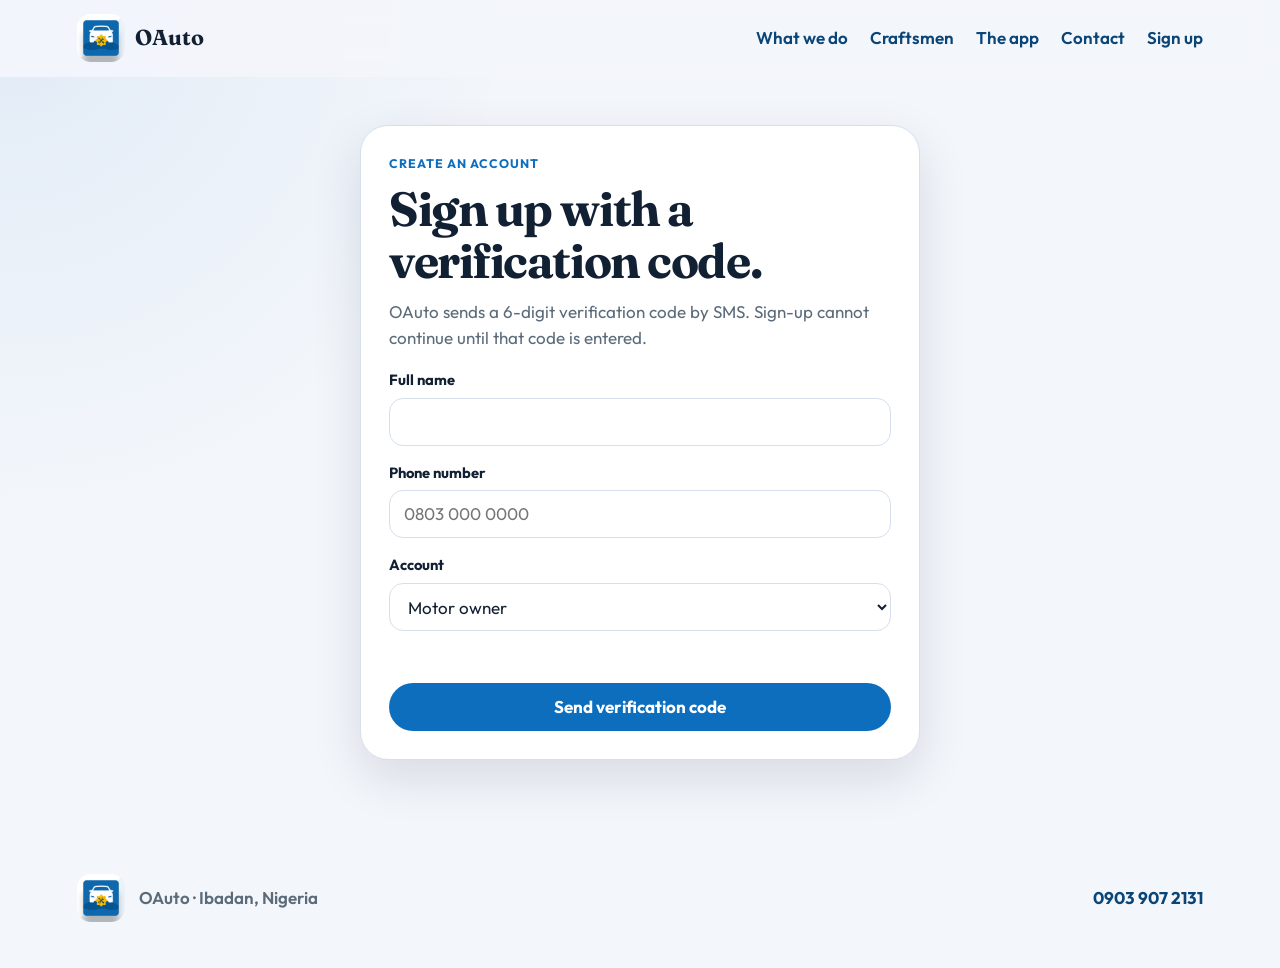
==== signup/index.html @ 597caa79 "Add a sign-up page that requires a verification code. Termii needs a public sign-up step before the " ====
<!DOCTYPE html>
<html lang="en">
  <head>
    <meta charset="utf-8" />
    <meta name="viewport" content="width=device-width, initial-scale=1" />
    <title>Sign up — OAuto</title>
    <meta
      name="description"
      content="Create an OAuto account. A verification code sent by SMS is required before sign-up can continue."
    />
    <link rel="icon" href="/assets/logo-mark.jpg" />
    <link rel="preconnect" href="https://fonts.googleapis.com" />
    <link rel="preconnect" href="https://fonts.gstatic.com" crossorigin />
    <link
      href="https://fonts.googleapis.com/css2?family=Fraunces:opsz,wght@9..144,560;9..144,680&family=Outfit:wght@400;500;600;700&display=swap"
      rel="stylesheet"
    />
    <link rel="stylesheet" href="/styles.css" />
  </head>
  <body>
    <header class="site-header">
      <a class="brand" href="/">
        <img src="/assets/logo-mark.jpg" alt="OAuto logo" width="48" height="48" />
        <span>OAuto</span>
      </a>
      <button class="menu-toggle" type="button" aria-expanded="false" aria-controls="site-nav">
        Menu
      </button>
      <nav id="site-nav" class="site-nav">
        <a href="/#what">What we do</a>
        <a href="/#craftsmen">Craftsmen</a>
        <a href="/#app">The app</a>
        <a href="/#contact">Contact</a>
        <a href="/signup" aria-current="page">Sign up</a>
      </nav>
    </header>

    <main class="signup">
      <section class="signup-card" id="details-step">
        <p class="eyebrow">Create an account</p>
        <h1>Sign up with a verification code.</h1>
        <p class="signup-note">
          OAuto sends a 6-digit verification code by SMS. Sign-up cannot continue
          until that code is entered.
        </p>
        <form id="details-form">
          <label class="field">
            <span>Full name</span>
            <input id="full-name" name="name" autocomplete="name" required />
          </label>
          <label class="field">
            <span>Phone number</span>
            <input
              id="phone"
              name="phone"
              type="tel"
              inputmode="tel"
              autocomplete="tel"
              placeholder="0803 000 0000"
              required
            />
          </label>
          <label class="field">
            <span>Account</span>
            <select id="account" name="account" required>
              <option value="Motor owner">Motor owner</option>
              <option value="Craftsman">Craftsman</option>
              <option value="Part seller">Part seller</option>
            </select>
          </label>
          <p class="form-error" id="details-error" role="alert"></p>
          <div class="signup-actions">
            <button class="button" type="submit">Send verification code</button>
          </div>
        </form>
      </section>

      <section class="signup-card" id="code-step" hidden>
        <p class="eyebrow">Verify your phone</p>
        <h1>Enter the verification code.</h1>
        <p class="signup-note" id="code-note"></p>
        <form id="code-form">
          <label class="field">
            <span>Verification code</span>
            <input
              id="code"
              name="code"
              class="code-input"
              inputmode="numeric"
              autocomplete="one-time-code"
              maxlength="6"
              pattern="[0-9]{6}"
              placeholder="------"
              required
            />
          </label>
          <p class="form-error" id="code-error" role="alert"></p>
          <div class="signup-actions">
            <button class="button" id="verify-button" type="submit" disabled>
              Verify and continue
            </button>
            <button class="button button-ghost" id="change-number" type="button">
              Use a different number
            </button>
          </div>
        </form>
      </section>

      <section class="signup-card signup-success" id="done-step" hidden>
        <p class="eyebrow">Phone verified</p>
        <h2>Your account is open.</h2>
        <p class="signup-note" id="done-note"></p>
        <div class="signup-actions">
          <a class="button" href="/">Back to OAuto</a>
        </div>
      </section>
    </main>

    <footer class="site-footer">
      <img src="/assets/logo-mark.jpg" alt="" width="40" height="40" />
      <p>OAuto · Ibadan, Nigeria</p>
      <a href="tel:+2349039072131">0903 907 2131</a>
    </footer>

    <script>
      const toggle = document.querySelector(".menu-toggle");
      const nav = document.querySelector(".site-nav");
      toggle.addEventListener("click", () => {
        const open = nav.classList.toggle("is-open");
        toggle.setAttribute("aria-expanded", open ? "true" : "false");
      });

      const detailsStep = document.querySelector("#details-step");
      const codeStep = document.querySelector("#code-step");
      const doneStep = document.querySelector("#done-step");
      const detailsForm = document.querySelector("#details-form");
      const codeForm = document.querySelector("#code-form");
      const detailsError = document.querySelector("#details-error");
      const codeError = document.querySelector("#code-error");
      const codeInput = document.querySelector("#code");
      const verifyButton = document.querySelector("#verify-button");
      const codeNote = document.querySelector("#code-note");
      const doneNote = document.querySelector("#done-note");

      function phoneDigits(value) {
        return value.replace(/\D/g, "");
      }

      function validNigerianPhone(value) {
        const digits = phoneDigits(value);
        if (digits.length === 11 && digits.startsWith("0")) return true;
        if (digits.length === 13 && digits.startsWith("234")) return true;
        return false;
      }

      function displayPhone(value) {
        const digits = phoneDigits(value);
        if (digits.startsWith("234") && digits.length === 13) return "0" + digits.slice(3);
        return digits;
      }

      detailsForm.addEventListener("submit", (event) => {
        event.preventDefault();
        const name = document.querySelector("#full-name").value.trim();
        const phone = document.querySelector("#phone").value.trim();
        if (!name) {
          detailsError.textContent = "Enter your full name to continue.";
          return;
        }
        if (!validNigerianPhone(phone)) {
          detailsError.textContent = "Enter a Nigerian phone number, such as 0803 000 0000.";
          return;
        }
        detailsError.textContent = "";
        const shown = displayPhone(phone);
        codeNote.textContent =
          "A 6-digit verification code was sent by SMS to " +
          shown +
          ". Enter that code to finish creating your " +
          document.querySelector("#account").value.toLowerCase() +
          " account. Sign-up stays closed without it.";
        codeInput.value = "";
        verifyButton.disabled = true;
        codeError.textContent = "";
        detailsStep.hidden = true;
        codeStep.hidden = false;
        codeInput.focus();
        sessionStorage.setItem(
          "oauto-signup",
          JSON.stringify({ name: name, phone: shown, account: document.querySelector("#account").value })
        );
      });

      codeInput.addEventListener("input", () => {
        codeInput.value = codeInput.value.replace(/\D/g, "").slice(0, 6);
        verifyButton.disabled = codeInput.value.length !== 6;
        codeError.textContent = "";
      });

      codeForm.addEventListener("submit", (event) => {
        event.preventDefault();
        if (!/^\d{6}$/.test(codeInput.value)) {
          codeError.textContent = "Enter the 6-digit verification code to continue.";
          verifyButton.disabled = true;
          return;
        }
        const saved = JSON.parse(sessionStorage.getItem("oauto-signup") || "{}");
        doneNote.textContent =
          saved.name +
          ", the phone " +
          saved.phone +
          " is verified. Your " +
          String(saved.account || "OAuto").toLowerCase() +
          " account can now continue.";
        codeStep.hidden = true;
        doneStep.hidden = false;
      });

      document.querySelector("#change-number").addEventListener("click", () => {
        codeStep.hidden = true;
        detailsStep.hidden = false;
        codeError.textContent = "";
      });
    </script>
  </body>
</html>
---- styles.css ----
:root {
  --blue: #0e6ebe;
  --blue-deep: #0a4578;
  --ink: #122033;
  --gold: #e2a312;
  --paper: #f3f6fb;
  --card: #ffffff;
  --muted: #5c6b7a;
  --line: #d5e0ec;
  --shadow: 0 18px 50px rgba(18, 32, 51, 0.12);
}

* {
  box-sizing: border-box;
}

html {
  scroll-behavior: smooth;
}

body {
  margin: 0;
  color: var(--ink);
  background:
    radial-gradient(circle at top left, rgba(14, 110, 190, 0.08), transparent 32rem),
    var(--paper);
  font-family: Outfit, sans-serif;
  font-size: 17px;
  line-height: 1.55;
}

img {
  max-width: 100%;
  display: block;
}

a {
  color: inherit;
}

.site-header {
  position: sticky;
  top: 0;
  z-index: 5;
  display: flex;
  align-items: center;
  justify-content: space-between;
  gap: 16px;
  padding: 14px 6vw;
  background: rgba(243, 246, 251, 0.92);
  backdrop-filter: blur(12px);
  border-bottom: 1px solid transparent;
}

.brand {
  display: flex;
  align-items: center;
  gap: 10px;
  text-decoration: none;
  font-family: Fraunces, serif;
  font-size: 1.35rem;
  font-weight: 680;
}

.brand img,
.site-footer img,
.hero-figure figcaption img {
  width: 48px;
  height: 48px;
  object-fit: cover;
  object-position: center;
  border-radius: 14px;
}

.site-nav {
  display: flex;
  gap: 22px;
}

.site-nav a {
  text-decoration: none;
  font-weight: 600;
  color: var(--blue-deep);
}

.site-nav a:hover {
  color: var(--blue);
}

.menu-toggle {
  display: none;
  border: 1px solid var(--line);
  background: white;
  border-radius: 999px;
  padding: 8px 14px;
  font: inherit;
  font-weight: 700;
  color: var(--blue-deep);
}

.hero,
.section {
  width: min(1120px, calc(100% - 10vw));
  margin: 0 auto;
}

.hero {
  display: grid;
  grid-template-columns: 1.05fr 0.95fr;
  gap: 48px;
  align-items: center;
  padding: 48px 0 24px;
}

.eyebrow {
  margin: 0 0 10px;
  color: var(--blue);
  font-weight: 700;
  letter-spacing: 0.08em;
  text-transform: uppercase;
  font-size: 0.78rem;
}

h1,
h2,
h3 {
  font-family: Fraunces, serif;
  font-weight: 680;
  letter-spacing: -0.03em;
  line-height: 1.08;
  margin: 0;
}

h1 {
  font-size: clamp(2.6rem, 5vw, 4.4rem);
}

h2 {
  font-size: clamp(2rem, 3.4vw, 3rem);
}

.lede,
.section-head p,
.coming p,
.contact p {
  color: var(--muted);
}

.lede {
  font-size: 1.12rem;
  max-width: 38rem;
}

.hero-actions {
  display: flex;
  flex-wrap: wrap;
  gap: 12px;
  margin: 24px 0 18px;
}

.button {
  display: inline-flex;
  align-items: center;
  justify-content: center;
  min-height: 48px;
  padding: 0 18px;
  border-radius: 999px;
  background: var(--blue);
  color: white;
  text-decoration: none;
  font-weight: 700;
}

.button:hover {
  background: var(--blue-deep);
}

.button-ghost {
  background: white;
  color: var(--blue-deep);
  border: 1px solid var(--line);
}

.button-ghost:hover {
  background: white;
  border-color: var(--blue);
  color: var(--blue);
}

.hero-points {
  margin: 0;
  padding: 0;
  list-style: none;
  display: grid;
  gap: 8px;
}

.hero-points li {
  padding-left: 18px;
  position: relative;
  font-weight: 600;
}

.hero-points li::before {
  content: "";
  width: 8px;
  height: 8px;
  border-radius: 50%;
  background: var(--gold);
  position: absolute;
  left: 0;
  top: 0.55em;
}

.hero-figure {
  margin: 0;
  position: relative;
}

.hero-figure > img,
.hero-figure > video {
  width: 100%;
  height: 460px;
  object-fit: cover;
  border-radius: 28px;
  box-shadow: var(--shadow);
  background: #0a4578;
}

.hero-figure figcaption {
  position: absolute;
  left: 18px;
  right: 18px;
  bottom: 18px;
  display: flex;
  gap: 12px;
  align-items: center;
  padding: 12px 14px;
  border-radius: 18px;
  background: rgba(255, 255, 255, 0.94);
  font-weight: 600;
}

.hero-figure figcaption img {
  flex: 0 0 48px;
}

.hero-figure figcaption span {
  flex: 1;
  min-width: 0;
  line-height: 1.35;
}

.section {
  padding: 72px 0;
}

.section-head {
  max-width: 40rem;
  margin-bottom: 28px;
}

.section-head p:last-child {
  margin-bottom: 0;
}

.cards,
.gallery,
.store-row {
  display: grid;
  gap: 16px;
}

.cards {
  grid-template-columns: repeat(3, 1fr);
}

.card,
.store-row article,
address {
  background: var(--card);
  border: 1px solid var(--line);
  border-radius: 22px;
  padding: 22px;
}

.card-kicker,
.soon {
  margin: 0 0 8px;
  color: var(--gold);
  font-weight: 700;
  font-size: 0.85rem;
  letter-spacing: 0.04em;
  text-transform: uppercase;
}

.card h3,
.store-row h3 {
  font-size: 1.45rem;
  margin-bottom: 10px;
}

.card p:last-child,
.store-row p:last-child {
  margin-bottom: 0;
  color: var(--muted);
}

.gallery {
  grid-template-columns: repeat(6, 1fr);
}

.gallery figure {
  margin: 0;
  grid-column: span 2;
  background: white;
  border-radius: 22px;
  overflow: hidden;
  border: 1px solid var(--line);
}

.gallery figure:nth-child(4),
.gallery figure:nth-child(5) {
  grid-column: span 3;
}

.gallery img {
  width: 100%;
  height: 240px;
  object-fit: cover;
}

.gallery figcaption {
  padding: 14px 16px 16px;
  display: grid;
  gap: 4px;
}

.gallery figcaption span {
  color: var(--muted);
  font-size: 0.95rem;
}

.coming,
.contact {
  display: grid;
  grid-template-columns: 0.9fr 1.1fr;
  gap: 28px;
  align-items: center;
}

.store-row {
  grid-template-columns: 1fr 1fr;
}

address {
  font-style: normal;
  display: grid;
  gap: 16px;
}

address span {
  display: block;
  color: var(--muted);
  font-size: 0.82rem;
  font-weight: 700;
  letter-spacing: 0.06em;
  text-transform: uppercase;
}

address a {
  color: var(--blue-deep);
  font-weight: 700;
  text-decoration: none;
}

address a:hover {
  text-decoration: underline;
}

.site-footer {
  display: flex;
  align-items: center;
  gap: 14px;
  padding: 28px 6vw 40px;
  color: var(--muted);
  font-weight: 600;
}

.site-footer a {
  margin-left: auto;
  color: var(--blue-deep);
  text-decoration: none;
  font-weight: 700;
}

.signup {
  width: min(560px, calc(100% - 10vw));
  margin: 0 auto;
  padding: 48px 0 80px;
}

.signup-card {
  background: var(--card);
  border: 1px solid var(--line);
  border-radius: 28px;
  padding: 28px;
  box-shadow: var(--shadow);
}

.signup-card h1 {
  font-size: clamp(2.1rem, 4vw, 3rem);
  margin-bottom: 12px;
}

.signup-note {
  color: var(--muted);
  margin-top: 0;
}

.field {
  display: grid;
  gap: 6px;
  margin-bottom: 16px;
}

.field span {
  font-weight: 700;
  font-size: 0.92rem;
}

.field input,
.field select {
  width: 100%;
  font: inherit;
  color: var(--ink);
  background: white;
  min-height: 48px;
  border-radius: 14px;
  border: 1px solid var(--line);
  padding: 0 14px;
}

.field input:focus,
.field select:focus {
  outline: 2px solid rgba(14, 110, 190, 0.35);
  border-color: var(--blue);
}

.code-input {
  letter-spacing: 0.42em;
  font-size: 1.35rem;
  font-weight: 700;
}

.form-error {
  min-height: 1.4em;
  margin: 0 0 12px;
  color: #9b2c2c;
  font-weight: 650;
}

.signup-actions {
  display: grid;
  gap: 10px;
}

.signup-actions .button {
  width: 100%;
  border: 0;
  cursor: pointer;
  font: inherit;
  font-weight: 700;
}

.signup-actions .button:disabled {
  opacity: 0.5;
  cursor: not-allowed;
}

.signup-success h2 {
  font-size: clamp(1.8rem, 3vw, 2.4rem);
  margin-bottom: 10px;
}

@media (max-width: 900px) {
  .menu-toggle {
    display: inline-flex;
  }

  .site-nav {
    display: none;
    position: absolute;
    top: 72px;
    left: 6vw;
    right: 6vw;
    flex-direction: column;
    gap: 12px;
    padding: 16px;
    background: white;
    border: 1px solid var(--line);
    border-radius: 18px;
    box-shadow: var(--shadow);
  }

  .site-nav.is-open {
    display: flex;
  }

  .hero,
  .cards,
  .coming,
  .contact,
  .store-row,
  .gallery {
    grid-template-columns: 1fr;
  }

  .gallery figure,
  .gallery figure:nth-child(4),
  .gallery figure:nth-child(5) {
    grid-column: auto;
  }

  .hero-figure > img,
  .hero-figure > video,
  .gallery img {
    height: 280px;
  }

  .site-footer {
    flex-wrap: wrap;
  }

  .site-footer a {
    margin-left: 0;
  }
}
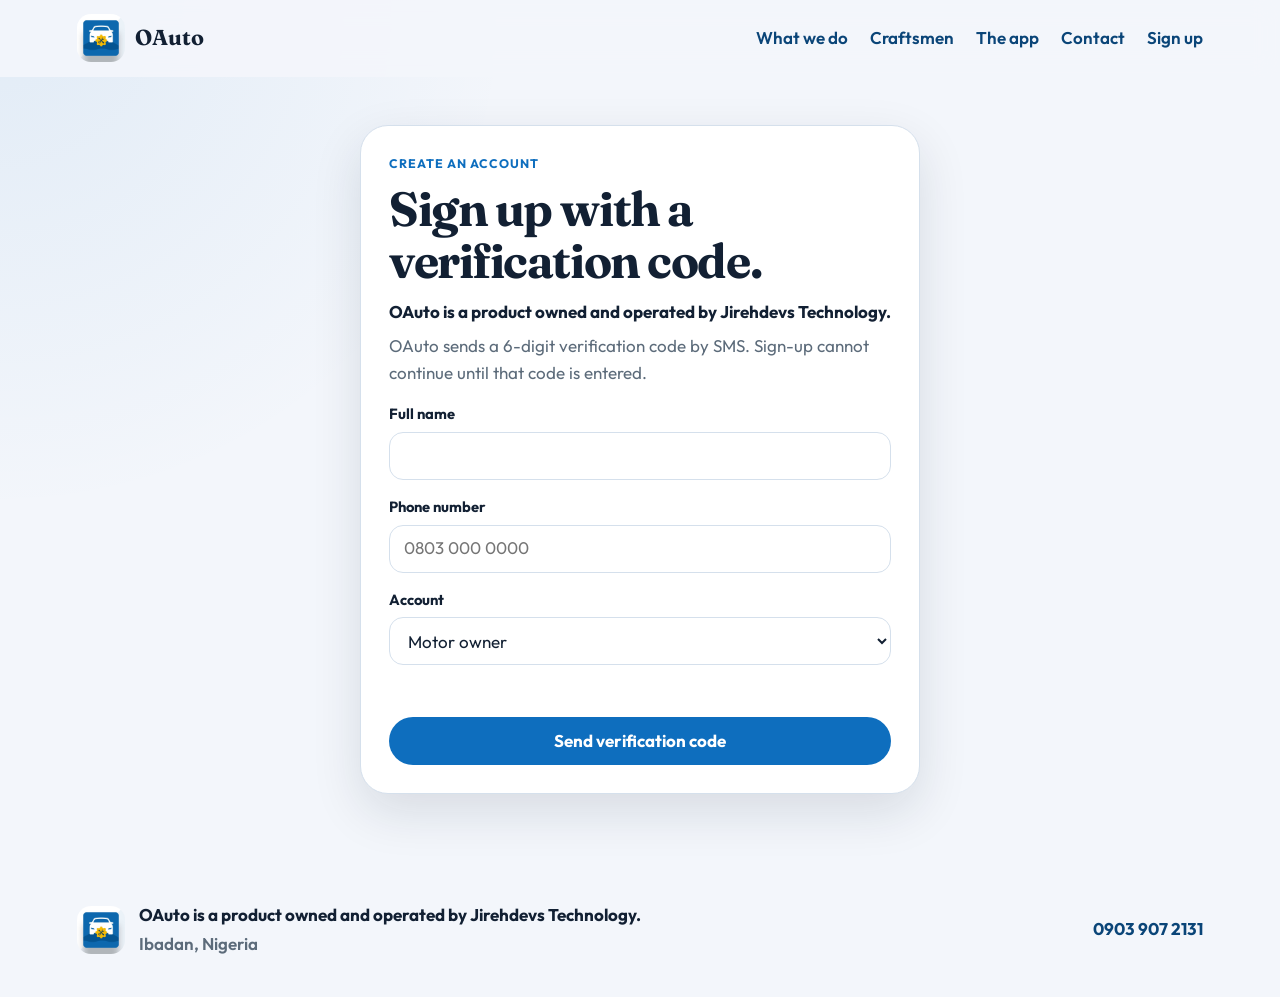
==== commit 21b2dbb5: "State that Jirehdevs Technology owns and operates OAuto." ====
--- a/signup/index.html
+++ b/signup/index.html
@@ -6,7 +6,7 @@
     <title>Sign up — OAuto</title>
     <meta
       name="description"
-      content="Create an OAuto account. A verification code sent by SMS is required before sign-up can continue."
+      content="Create an OAuto account. OAuto is a product owned and operated by Jirehdevs Technology. A verification code sent by SMS is required before sign-up can continue."
     />
     <link rel="icon" href="/assets/logo-mark.jpg" />
     <link rel="preconnect" href="https://fonts.googleapis.com" />
@@ -39,6 +39,7 @@
       <section class="signup-card" id="details-step">
         <p class="eyebrow">Create an account</p>
         <h1>Sign up with a verification code.</h1>
+        <p class="owner-line">OAuto is a product owned and operated by Jirehdevs Technology.</p>
         <p class="signup-note">
           OAuto sends a 6-digit verification code by SMS. Sign-up cannot continue
           until that code is entered.
@@ -118,7 +119,10 @@
 
     <footer class="site-footer">
       <img src="/assets/logo-mark.jpg" alt="" width="40" height="40" />
-      <p>OAuto · Ibadan, Nigeria</p>
+      <div class="footer-copy">
+        <p class="owner-line">OAuto is a product owned and operated by Jirehdevs Technology.</p>
+        <p>Ibadan, Nigeria</p>
+      </div>
       <a href="tel:+2349039072131">0903 907 2131</a>
     </footer>
 
--- a/styles.css
+++ b/styles.css
@@ -378,6 +378,13 @@
   text-decoration: underline;
 }
 
+.owner-line,
+.contact p.owner-line {
+  margin: 0 0 8px;
+  color: var(--ink);
+  font-weight: 700;
+}
+
 .site-footer {
   display: flex;
   align-items: center;
@@ -385,6 +392,15 @@
   padding: 28px 6vw 40px;
   color: var(--muted);
   font-weight: 600;
+}
+
+.footer-copy {
+  display: grid;
+  gap: 2px;
+}
+
+.footer-copy p {
+  margin: 0;
 }
 
 .site-footer a {
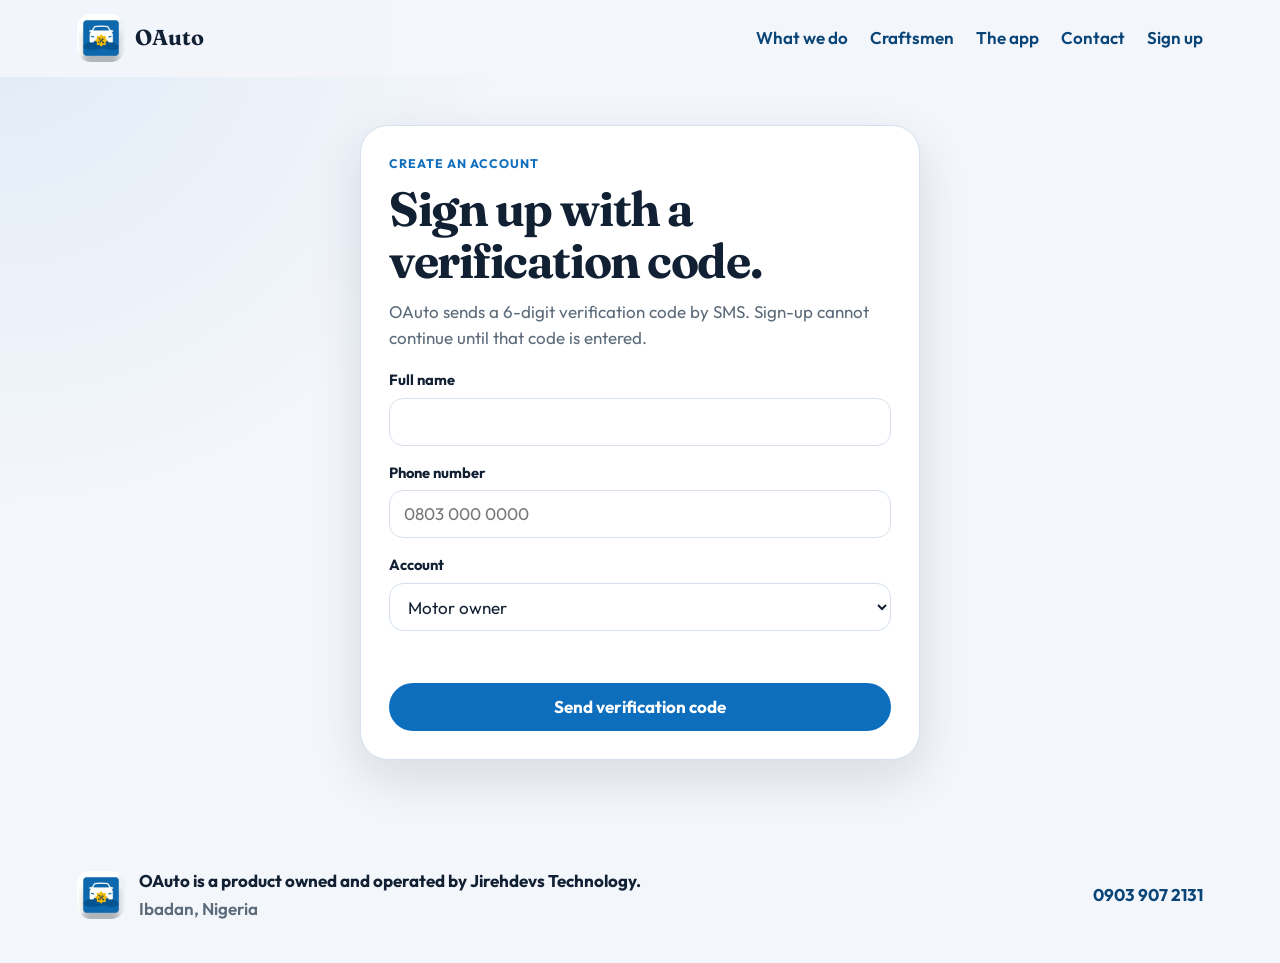
==== commit ef7cfdc3: "Remove the ownership line from the sign-up form." ====
--- a/signup/index.html
+++ b/signup/index.html
@@ -6,7 +6,7 @@
     <title>Sign up — OAuto</title>
     <meta
       name="description"
-      content="Create an OAuto account. OAuto is a product owned and operated by Jirehdevs Technology. A verification code sent by SMS is required before sign-up can continue."
+      content="Create an OAuto account. A verification code sent by SMS is required before sign-up can continue."
     />
     <link rel="icon" href="/assets/logo-mark.jpg" />
     <link rel="preconnect" href="https://fonts.googleapis.com" />
@@ -39,7 +39,6 @@
       <section class="signup-card" id="details-step">
         <p class="eyebrow">Create an account</p>
         <h1>Sign up with a verification code.</h1>
-        <p class="owner-line">OAuto is a product owned and operated by Jirehdevs Technology.</p>
         <p class="signup-note">
           OAuto sends a 6-digit verification code by SMS. Sign-up cannot continue
           until that code is entered.
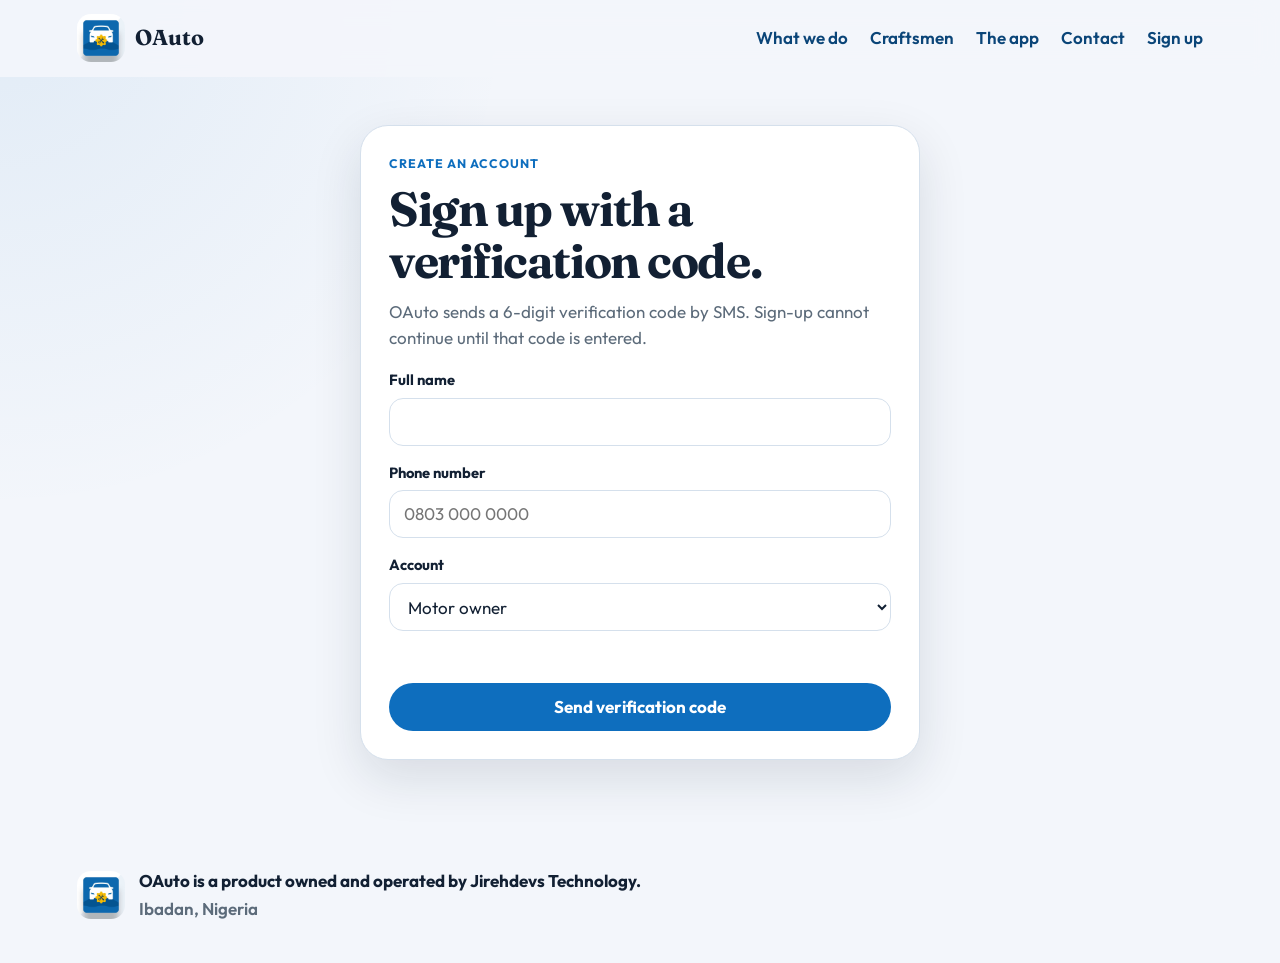
==== commit f077febd: "Remove the phone number from the site footer." ====
--- a/signup/index.html
+++ b/signup/index.html
@@ -122,7 +122,6 @@
         <p class="owner-line">OAuto is a product owned and operated by Jirehdevs Technology.</p>
         <p>Ibadan, Nigeria</p>
       </div>
-      <a href="tel:+2349039072131">0903 907 2131</a>
     </footer>
 
     <script>
--- a/styles.css
+++ b/styles.css
@@ -401,13 +401,6 @@
 
 .footer-copy p {
   margin: 0;
-}
-
-.site-footer a {
-  margin-left: auto;
-  color: var(--blue-deep);
-  text-decoration: none;
-  font-weight: 700;
 }
 
 .signup {
@@ -547,8 +540,4 @@
   .site-footer {
     flex-wrap: wrap;
   }
-
-  .site-footer a {
-    margin-left: 0;
-  }
-}
+}
